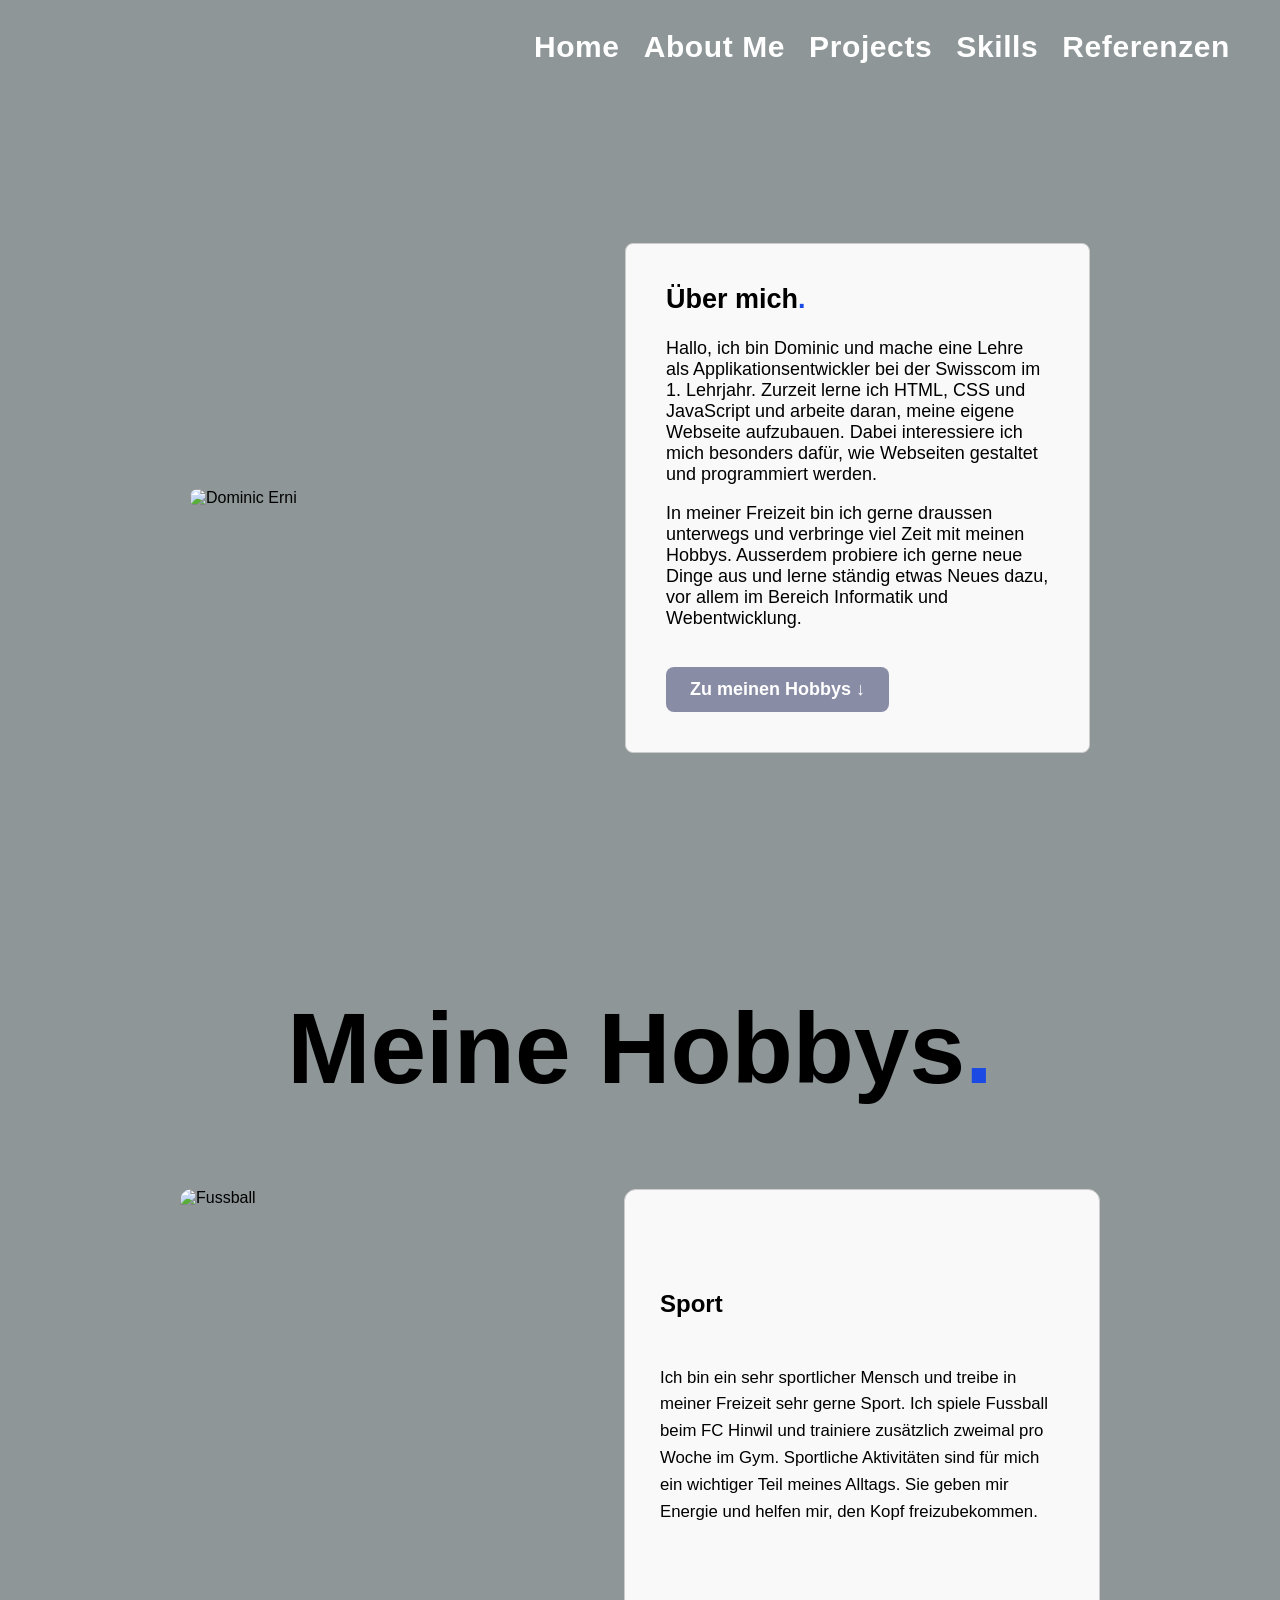
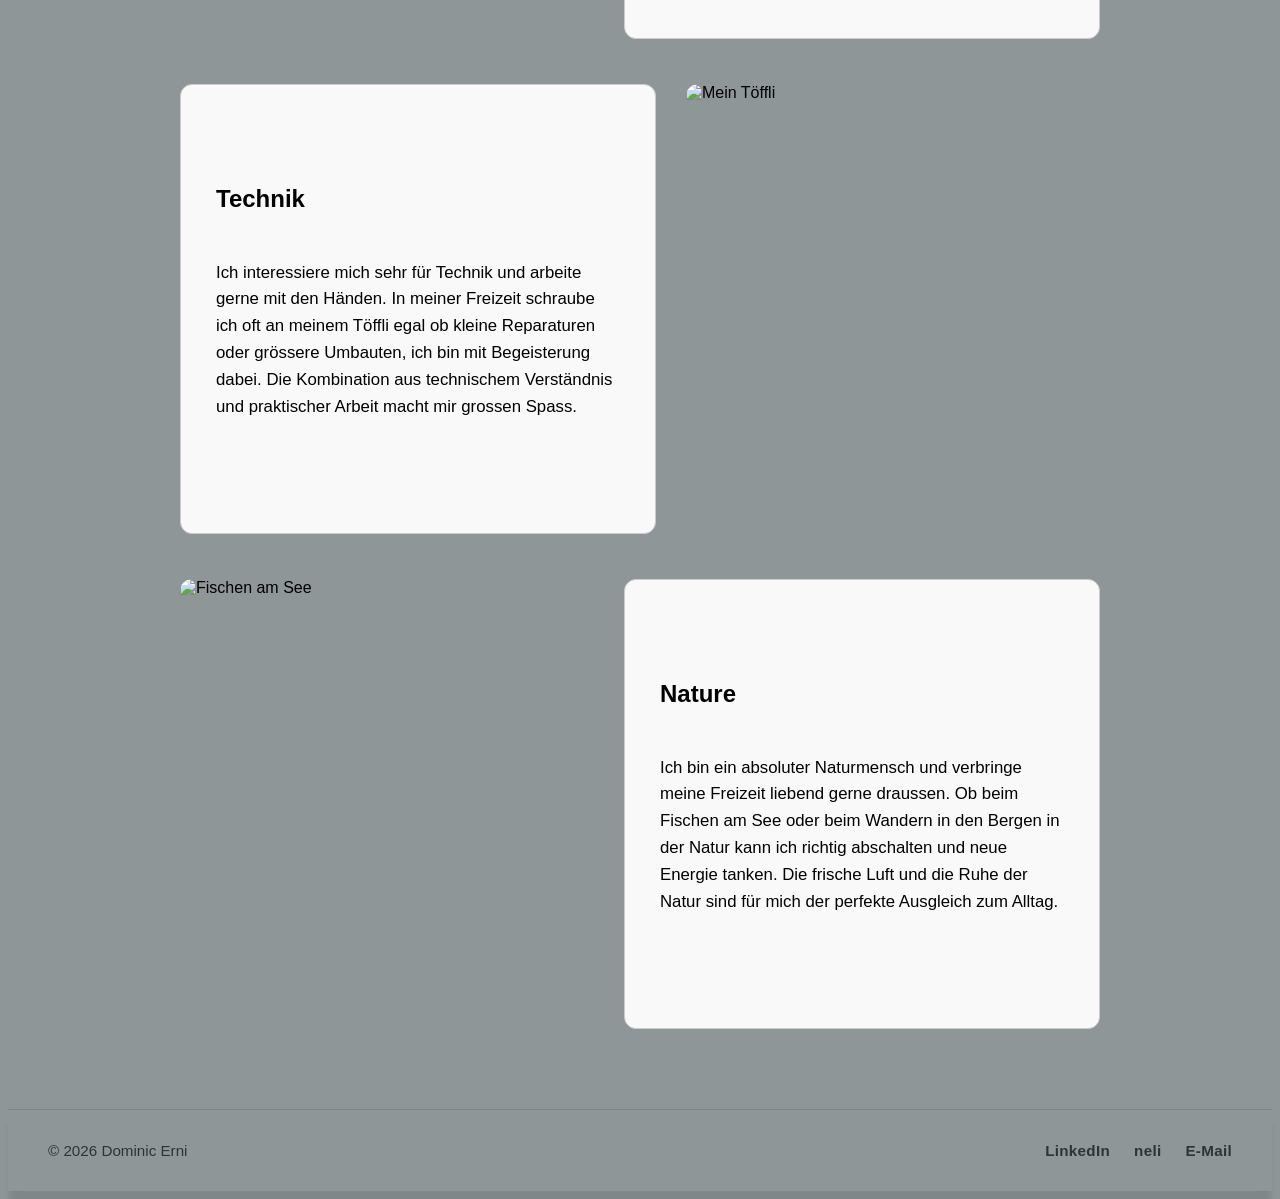
==== about.html @ 56f5185d "Add files via upload" ====
<!DOCTYPE html>
<html lang="de">

<head>
    <meta charset="UTF-8">
    <meta name="viewport" content="width=device-width, initial-scale=1.0">
    <title>Dominic-Erni</title>
    <link rel="stylesheet" href="style.css">
    <script src="script.js" defer></script>
</head>

<body id="top">
    <nav>
        <a href="index.html">Home</a>
        <a href="about.html">About Me</a>
        <a href="projects.html">Projects</a>
        <a href="skills.html">Skills</a>
         <a href="contacts.html">Referenzen</a>
    </nav>

    <section class="über-mich" id="top-page">
        <div class="content">
            <img src="bilder/dominic-hinten .png" class="profilbild" alt="Dominic Erni">

            <div class="text">
                <h2>Über mich<span class="dot">.</span></h2>

                <p>
                    Hallo, ich bin Dominic und mache eine Lehre als Applikationsentwickler
                    bei der Swisscom im 1. Lehrjahr. Zurzeit lerne ich HTML, CSS und
                    JavaScript und arbeite daran, meine eigene Webseite aufzubauen. Dabei
                    interessiere ich mich besonders dafür, wie Webseiten gestaltet und
                    programmiert werden.
                </p>

                <p>
                    In meiner Freizeit bin ich gerne draussen unterwegs und verbringe viel
                    Zeit mit meinen Hobbys. Ausserdem probiere ich gerne neue Dinge aus und
                    lerne ständig etwas Neues dazu, vor allem im Bereich Informatik und
                    Webentwicklung.
                </p>

                <a href="#hobbys" class="btn">Zu meinen Hobbys ↓</a>
            </div>
        </div>
    </section>

    <section class="Hobbys" id="hobbys">
        <h2 class="hobbiesTitle">Meine Hobbys<span class="dot">.</span></h2>

        <div class="hobby">
            <img src="bilder/bild-sport.JPG" class="hobbybild" alt="Fussball">
            <div class="hobby-text">
                <h3>Sport</h3>
                <p>
                    Ich bin ein sehr sportlicher Mensch und treibe in meiner Freizeit sehr gerne Sport. Ich spiele
                    Fussball beim FC Hinwil und trainiere zusätzlich zweimal pro Woche im Gym. Sportliche Aktivitäten
                    sind für mich ein wichtiger Teil meines Alltags. Sie geben mir Energie und helfen mir, den Kopf
                    freizubekommen.


                </p>
            </div>
        </div>

        <div class="hobby">
            <img src="bilder/Töffli-bild.jpg" class="hobbybild" alt="Mein Töffli">
            <div class="hobby-text">
                <h3>Technik</h3>
                <p>
                    Ich interessiere mich sehr für Technik und arbeite gerne mit den Händen. In meiner Freizeit schraube
                    ich oft an meinem Töffli egal ob kleine Reparaturen oder grössere Umbauten, ich bin mit
                    Begeisterung dabei. Die Kombination aus technischem Verständnis und praktischer Arbeit macht mir
                    grossen Spass.
                </p>
            </div>
        </div>

        <div class="hobby">
            <img src="bilder/Fischen.JPG" class="hobbybild" alt="Fischen am See">
            <div class="hobby-text">
                <h3>Nature</h3>
                <p>
                    Ich bin ein absoluter Naturmensch und verbringe meine Freizeit liebend gerne draussen. Ob beim
                    Fischen am See oder beim Wandern in den Bergen in der Natur kann ich richtig abschalten und neue
                    Energie tanken. Die frische Luft und die Ruhe der Natur sind für mich der perfekte Ausgleich zum
                    Alltag.
                </p>
            </div>
        </div>
    </section>
    <a href="#top" class="back-to-top" hidden>
        <svg xmlns="http://www.w3.org/2000/svg"
            height="24px"
            viewBox="0 -960 960 960"
            width="24px"
            fill="#1f1f1f">
            <path d="M240-200h120v-240h240v240h120v-360L480-740 240-560v360Zm-80 80v-480l320-240 320 240v480H520v-240h-80v240H160Zm320-350Z" />
        </svg>
    </a>


    <footer class="footer">
        <p class="footer-name">© 2026 Dominic Erni</p>

        <nav class="footer-links">
            <a href="https://www.linkedin.com/in/dominic-erni-07620142a/" target="_blank" rel="noopener">LinkedIn</a>
            <a href="https://neli.swisscom.com/profile/%5Bme%5D/detail?activeTab=info" target="_blank"
                rel="noopener">neli</a>
            <a href="mailto:Dominic.Erni@swisscom.com">E-Mail</a>
        </nav>
    </footer>
</body>

</html>
---- style.css ----
html {
    scroll-behavior: smooth;
    background-color: #8e9698;
    font-family: Arial, sans-serif;
}

img {
    max-width: 100%;
}


nav {
    position: absolute;
    top: 30px;
    right: 50px;
    z-index: 100;

    display: flex;
    align-items: center;
    gap: 24px;
}

nav a {
    position: relative;
    color: white;
    font-family: Arial, sans-serif;
    font-size: 30px;
    font-weight: 600;
    letter-spacing: 0.02em;
    text-decoration: none;
    transition: color 0.2s ease;
}

nav a::after {
    content: "";
    position: absolute;
    left: 0;
    bottom: -5px;
    width: 0;
    height: 2px;
    background-color: #1a49e4;
    border-radius: 999px;
    transition: width 0.25s ease;
}

nav a:hover {
    color: #1a49e4;
}

nav a:hover::after {
    width: 100%;
}

nav a:focus-visible {
    outline: 2px solid #1a49e4;
    outline-offset: 5px;
    border-radius: 2px;
}



h1 {
    text-align: center;
    color: transparent;

}


.hero {
    position: relative;
    height: 100vh;
    height: 100svh;
    width: 100%;
    overflow: hidden;
    display: flex;
    align-items: center;
    justify-content: center;
}

.hero::after {
    content: "";
    position: absolute;
    inset: 0;
    background: linear-gradient(to bottom,
            rgba(0, 0, 0, 0.38) 0%,
            rgba(0, 0, 0, 0.15) 50%,
            rgba(0, 0, 0, 0.55) 100%);
    z-index: 0;
}

.hero-content {
    position: relative;
    z-index: 2;
    display: grid;
    grid-template-columns: auto auto;
    grid-template-rows: auto auto;
    column-gap: 48px;
    align-items: center;
    padding: 0 24px;
}

.hero img {
    position: absolute;
    top: 0;
    left: 0;
    width: 100%;
    height: 100%;
    object-fit: cover;
    z-index: -100;
    transform: scale(1.04);
    transition: transform 10s ease;
}

.hero:hover img {
    transform: scale(1.0);
}

.hero .hero-content img {
    position: static;
    grid-column: 1;
    grid-row: 1 / 3;
    width: 260px;
    height: 260px;
    object-fit: cover;
    object-position: center bottom;
    border-radius: 50%;
    background-color: rgba(255, 255, 255, 0.12);
    backdrop-filter: blur(14px);
    -webkit-backdrop-filter: blur(14px);
    border: 2px solid rgba(255, 255, 255, 0.45);
    box-shadow: 0 8px 30px rgba(0, 0, 0, 0.45);
    transform: none;
    transition: none;
    z-index: auto;
}

.hero:hover .hero-content img {
    transform: none;
}

.hero-content h1 {
    grid-column: 2;
    grid-row: 1;
    align-self: end;
    color: #ffffff;
    font-family: Arial, sans-serif;
    font-size: 110px;
    font-weight: 800;
    margin: 0;
    letter-spacing: -0.04em;
    line-height: 1;
    text-shadow:
        0 2px 20px rgba(0, 0, 0, 0.55),
        0 0 60px rgba(0, 0, 0, 0.25);
}

.about-button {
    grid-column: 2;
    grid-row: 2;
    justify-self: center;
    align-self: start;
    display: inline-block;
    padding: 12px 28px;
    margin-top: 24px;
    background-color: rgba(0, 0, 0, 0.3);
    border: 1px solid rgba(255, 255, 255, 0.35);
    border-radius: 8px;
    color: #ffffff;
    text-decoration: none;
    font-size: 0.95rem;
    font-weight: 600;
    transition: background-color 0.25s ease;
}

.about-button:hover {
    background-color: #1a49e4;
}

@media (max-width: 1024px) and (min-width: 769px) {
    nav {
        right: 30px;
        gap: 20px;
    }

    nav a {
        font-size: 20px;
    }

    .hero-content {
        column-gap: 36px;
    }

    .hero .hero-content img {
        width: 200px;
        height: 200px;
    }

    .hero-content h1 {
        font-size: 80px;
    }
}

@media (max-width: 768px) {
    nav {
        top: 20px;
        left: 20px;
        right: 20px;
        justify-content: center;
        flex-wrap: wrap;
        gap: 14px 20px;
    }

    nav a {
        font-size: 16px;
    }

    .hero-content {
        grid-template-columns: 1fr;
        grid-template-rows: auto auto auto;
        row-gap: 20px;
        text-align: center;
    }

    .hero .hero-content img {
        grid-column: 1;
        grid-row: 1;
        justify-self: center;
        width: 160px;
        height: 160px;
    }

    .hero-content h1 {
        grid-column: 1;
        grid-row: 2;
        font-size: 62px;
    }

    .about-button {
        grid-column: 1;
        grid-row: 3;
        justify-self: center;
        margin-top: 4px;
    }
}

@media (max-width: 400px) {
    nav {
        left: 12px;
        right: 12px;
        gap: 10px 16px;
    }

    nav a {
        font-size: 13px;
    }

    .hero .hero-content img {
        width: 120px;
        height: 120px;
    }

    .hero-content h1 {
        font-size: 42px;
    }
}


.über-mich {
    display: flex;
    justify-content: center;
    align-items: center;
    min-height: 100vh;
    box-sizing: border-box;
    padding: 100px 20px 20px;
}

.profilbild {
    width: 1000px;
    max-width: 45%;
    height: auto;
    border-radius: 8px;
    transition: transform 0.4s ease;
}

.profilbild:hover {
    transform: scale(1.02);
}

.content {
    display: flex;
    align-items: center;
    gap: 30px;
    width: min(900px, 100%);
}

.text {
    flex: 1;
    min-height: 300px;
    padding: 40px;
    border: 1px solid #ccc;
    border-radius: 8px;
    background: #f9f9f9;
    font-size: large;
    width: 1000px;
    max-width: 100%;
    min-width: 0;
    box-sizing: border-box;
}

.text h2 {
    margin-top: 0;
    font-weight: 700;
} 
.back-to-top { 
    position: fixed;
    right: 24px;
    bottom: 24px;
    z-index: 1000;

    width: 50px;
    height: 50px;
    display: none;
    align-items: center;
    justify-content: center;

    background-color: transparent;
    border: 1px solid #e0e0e0;
    border-radius: 50%;

    color: #444444;
    text-decoration: none;
    font-size: 26px;
    line-height: 1;

    transition: background-color 0.25s ease,
        border-color 0.25s ease,
        color 0.25s ease,
        transform 0.25s ease;
}

.back-to-top.visible {
    display: flex; 
    align-items: center;
    justify-content: center;
}

.back-to-top:not(.visible) {
  opacity: 0;
  visibility: hidden;
  pointer-events: none;
}


@media (max-width: 760px) {
    .content {
        flex-direction: column;
    }

    .profilbild {
        width: 400px;
        max-width: 100%;
    }

    .text {
        box-sizing: border-box;
        width: 100%;
    }
}

.btn {
    display: inline-block;
    margin-top: 20px;
    padding: 12px 24px;
    background: #898ca5;
    color: #fff;
    text-decoration: none;
    border-radius: 8px;
    font-weight: 700;
    transition: background 0.2s;
}

.btn:hover {
    background-color: #1a49e4;
    border-color: #1a49e4;
    color: #ffffff;
}

.hobby {
    display: flex;
    align-items: stretch;
    min-height: 50vh;
    gap: 30px;
    max-width: 1000px;
    margin: 0 auto 45px;
    padding: 0 40px;
    box-sizing: border-box;
}

.hobbiesTitle {
    text-align: center;
    font-size: clamp(2.5rem, 9vw, 100px);
}

.hobbybild {
    width: 45%;
    object-fit: cover;
    border-radius: 12px;
    flex-shrink: 0;
    transition: transform 0.4s ease;
}

.hobbybild:hover {
    transform: scale(1.02);
}

.hobby-text {
    flex: 1;
    display: flex;
    flex-direction: column;
    justify-content: center;
    padding: 35px;
    box-sizing: border-box;
    border: 1px solid #ccc;
    border-radius: 12px;
    background: #f9f9f9;
    font-size: 1.05rem;
    line-height: 1.6;
}

.hobby-text h3 {
    margin-top: 0;
    font-size: 1.5rem;
}

.hobby:nth-of-type(even) {
    flex-direction: row-reverse;
}

@media (max-width: 760px) {

    .hobby,
    .hobby:nth-of-type(even) {
        flex-direction: column;
        min-height: auto;
        gap: 20px;
        margin-bottom: 35px;
        padding: 0 20px;
    }

    .hobbybild,
    .hobby-text {
        width: 100%;
    }

    .hobbybild {
        height: 35vh;
    }

    .hobby-text {
        padding: 25px 20px;
    }
}

.project-title h1 {
    text-align: center;
    font-family: sans-serif;
    font-size: clamp(2.2rem, 8vw, 90px);
    margin-top: clamp(60px, 12vw, 150px);
    color: #000;
}

.nex:hover {
    transform: translateY(-4px);
    box-shadow: 0 12px 28px rgba(0, 0, 0, 0.12);
}

.projects-grid {
    display: grid;
    grid-template-columns: repeat(3, 1fr);
    gap: 32px;
    padding: 60px 40px;
    max-width: 1300px;
    margin: 0 auto;
}

.nex {
    padding: 32px 0 40px;
    background-color: #ffffff;
    border-radius: 20px;
    display: flex;
    flex-direction: column;
    align-items: center;
    gap: 20px;
    border: 1px solid #eeeeee;
    transition: transform 0.25s ease, box-shadow 0.25s ease;
}

.nex:hover {
    transform: translateY(-4px);
    box-shadow: 0 12px 28px rgba(0, 0, 0, 0.12);
}

.nex img {
    width: 100px;
    height: 100px;
    object-fit: cover;
    border-radius: 16px;
}

.nex h3 {
    margin: 0;
    font-size: 1.6rem;
    font-weight: 700;
    color: #111111;
    text-align: center;
}

.nex p {
    margin: 0;
    font-size: 1.05rem;
    color: #666666;
    text-align: center;
    line-height: 1.6;
}

.tags {
    display: flex;
    flex-wrap: wrap;
    justify-content: center;
    gap: 10px;
    margin-top: 10px;
}

.tags span {
    background-color: #f5f5f5;
    color: #444444;
    font-size: 0.9rem;
    font-weight: 500;
    padding: 8px 18px;
    border-radius: 999px;
    border: 1px solid #e0e0e0;

}


@media (max-width: 768px) {
    .projects-grid {
        grid-template-columns: 1fr;
        padding: 40px 20px;
    }
}

@media (max-width: 1024px) and (min-width: 769px) {
    .projects-grid {
        grid-template-columns: repeat(2, 1fr);
        padding: 40px 30px;
    }
}

.nex-btn {
    margin-top: auto;
    padding: 10px 28px;

    background-color: #f5f5f5;
    border: 1px solid #e0e0e0;
    border-radius: 10px;

    color: #444444;
    text-decoration: none;
    font-size: 20px;
    font-weight: 500;
    line-height: 1;

    transition: background-color 0.25s ease,
        border-color 0.25s ease,
        color 0.25s ease,
        transform 0.25s ease;
}

.nex-btn:hover {
    background-color: #1a49e4;
    border-color: #1a49e4;
    color: #ffffff;
}

.projekt-detail {
    display: flex;
    align-items: center;
    gap: 55px;

    max-width: 1050px;
    margin: 0 auto 70px;
    padding: 0 40px;
    scroll-margin-top: 100px;
}

.projekt-detail img {
    width: 45%;
    aspect-ratio: 4 / 4;

    object-fit: contain;
    background-color: white;

    border: 12px solid white;
    border-radius: 24px;
    box-shadow: 0 10px 26px rgba(0, 0, 0, 0.15);

    box-sizing: border-box;
}


.detail-text {
    flex: 1;
    min-width: 0;
    padding-left: 32px;
    border-left: 3px solid #1a49e4;
}

.detail-text h2 {
    margin: 0 0 22px;
    font-size: 2rem;
    font-weight: 700;
    color: #111111;
}

.detail-text p {
    margin: 0;
    min-height: 1.6em;
    overflow-wrap: anywhere;
    font-size: 1.05rem;
    line-height: 1.7;
    color: #2e3436;
}

.detail-btn {
    display: inline-block;
    white-space: nowrap;
    margin-top: 32px;
    padding: 10px 28px;

    background-color: #f5f5f5;
    border: 1px solid #e0e0e0;
    border-radius: 10px;

    color: #444444;
    text-decoration: none;
    font-size: 20px;
    font-weight: 500;
    line-height: 1;

    transition: background-color 0.25s ease,
        border-color 0.25s ease,
        color 0.25s ease,
        transform 0.25s ease;
}

.detail-btn:hover {
    background-color: #1a49e4;
    border-color: #1a49e4;
    color: #ffffff;
    transform: translateY(-3px);
}

@media (max-width: 800px) {
    .projekt-detail {
        flex-direction: column;
        gap: 24px;
        margin-bottom: 45px;
        padding: 0 20px;
    }

    .projekt-detail img {
        width: 100%;
        aspect-ratio: auto;
        height: 45vh;
    }

    .detail-text {
        padding-left: 20px;
    }
}


.intro {
    max-width: 620px;
    margin: 0 auto;
    padding: 0 20px;
    text-align: center;
    font-size: 1.1rem;
    line-height: 1.7;
    color: #2e3436;
}

.skills-grid {
    display: grid;
    grid-template-columns: repeat(auto-fit, minmax(300px, 1fr));
    gap: 28px;
    max-width: 1300px;
    margin: 0 auto;
    padding: 60px 40px;
}

.card {
    display: flex;
    flex-direction: column;
    gap: 22px;
    padding: 30px 28px;
    background-color: #ffffff;
    border: 1px solid #eeeeee;
    border-radius: 20px;
    transition: transform 0.25s ease, box-shadow 0.25s ease;
    margin-bottom: 15vw;
}

.card:hover {
    transform: translateY(-4px);
    box-shadow: 0 12px 28px rgba(0, 0, 0, 0.12);
}

.card-head {
    padding-bottom: 18px;
    border-bottom: 1px solid #f0f0f0;
}

.card-head h3 {
    margin: 0;
    font-size: 1.35rem;
    color: #111111;
}

.list {
    display: flex;
    flex-direction: column;
    gap: 14px;
    margin: 0;
    padding: 0;
    list-style: none;
}

.list li {
    display: flex;
    justify-content: space-between;
    align-items: center;
    gap: 12px;
    color: #333333;
    font-size: 1.02rem;
}

.detail {
    flex-shrink: 0;
    padding: 5px 14px;
    border: 1px solid #e0e0e0;
    border-radius: 14px;
    background-color: #f0f0f0;
    color: #555555;
    font-size: 0.82rem;
    font-weight: 600;
}

.card--goal {
    background-color: #1a49e4;
    border-color: #1a49e4;
}

.card--goal .card-head {
    border-bottom-color: rgba(255, 255, 255, 0.25);
}

.card--goal .card-head h3 {
    color: #ffffff;
}

.goal-tag {
    align-self: flex-start;
    padding: 8px 18px;
    border: 1px solid rgba(255, 255, 255, 0.3);
    border-radius: 999px;
    background-color: rgba(255, 255, 255, 0.15);
    color: #ffffff;
}

@media (max-width: 768px) {
    .skills-grid {
        gap: 20px;
        padding: 40px 20px;
    }
}



.footer {
    margin-top: 80px;
    padding: 32px 40px;
    border-top: 1px solid rgba(0, 0, 0, 0.12);
    box-shadow: 0 15px 6px -1px rgba(0, 0, 0, 0.1);
    display: flex;
    justify-content: space-between;
    align-items: center;
    flex-wrap: wrap;
    gap: 16px;
}

.footer-name {
    margin: 0;
    font-size: 0.95rem;
    color: #2e3436;
}

.footer-links {
    position: static;
    top: auto;
    right: auto;
    display: flex;
    gap: 24px;
}

.footer-links a {
    color: #2e3436;
    text-decoration: none;
    font-size: 0.95rem;
    transition: color 0.2s ease;
}

.footer-links a:hover {
    color: #1a49e4;
}

@media (max-width: 600px) {
    .footer {
        flex-direction: column;
        justify-content: center;
        text-align: center;
        padding: 28px 20px;
    }
}

.dot {
    color: #1a49e4;
}

.ref-grid {
    display: grid;
    grid-template-columns: repeat(2, 1fr);
    gap: 40px;
    max-width: 1100px;
    margin: 0 auto;
    padding: 40px 40px 80px;
}

.ref-card {
    background-color: #ffffff;
    border: 1px solid #eeeeee;
    border-radius: 24px;
    padding: 48px 36px;

    display: flex;
    flex-direction: column;
    align-items: center;
    text-align: center;

    transition: transform 0.25s ease, box-shadow 0.25s ease;

    margin-bottom: 13vw;
}

.ref-card:hover {
    transform: translateY(-4px);
    box-shadow: 0 14px 32px rgba(0, 0, 0, 0.12);
}

.ref-foto {
    width: 160px;
    height: 160px;
    margin-bottom: 28px;

    object-fit: cover;
    border-radius: 50%;
    background-color: #f5f5f5;
}

.ref-name {
    margin: 0;
    min-height: 1.4em;
    font-size: 1.4rem;
    font-weight: 700;
    color: #111111;
}

.ref-role {
    margin: 8px 0 0;
    min-height: 1.3em;
    font-size: 1rem;
    color: #888888;
}

.ref-platform {
    margin: 26px 0 10px;
    font-size: 0.75rem;
    font-weight: 500;
    letter-spacing: 0.12em;
    color: #999999;
}

.ref-btn {
    padding: 12px 28px;

    background-color: #f5f5f5;
    border: 1px solid #e0e0e0;
    border-radius: 10px;

    color: #444444;
    text-decoration: none;
    font-size: 0.95rem;
    font-weight: 600;

    transition: background-color 0.25s ease,
        border-color 0.25s ease,
        color 0.25s ease;
}

.ref-btn:hover {
    background-color: #1a49e4;
    border-color: #1a49e4;
    color: #ffffff;
}

@media (max-width: 800px) {
    .ref-grid {
        grid-template-columns: 1fr;
        gap: 24px;
        padding: 30px 20px 60px;
    }

    .ref-card {
        padding: 36px 24px;
    }
}
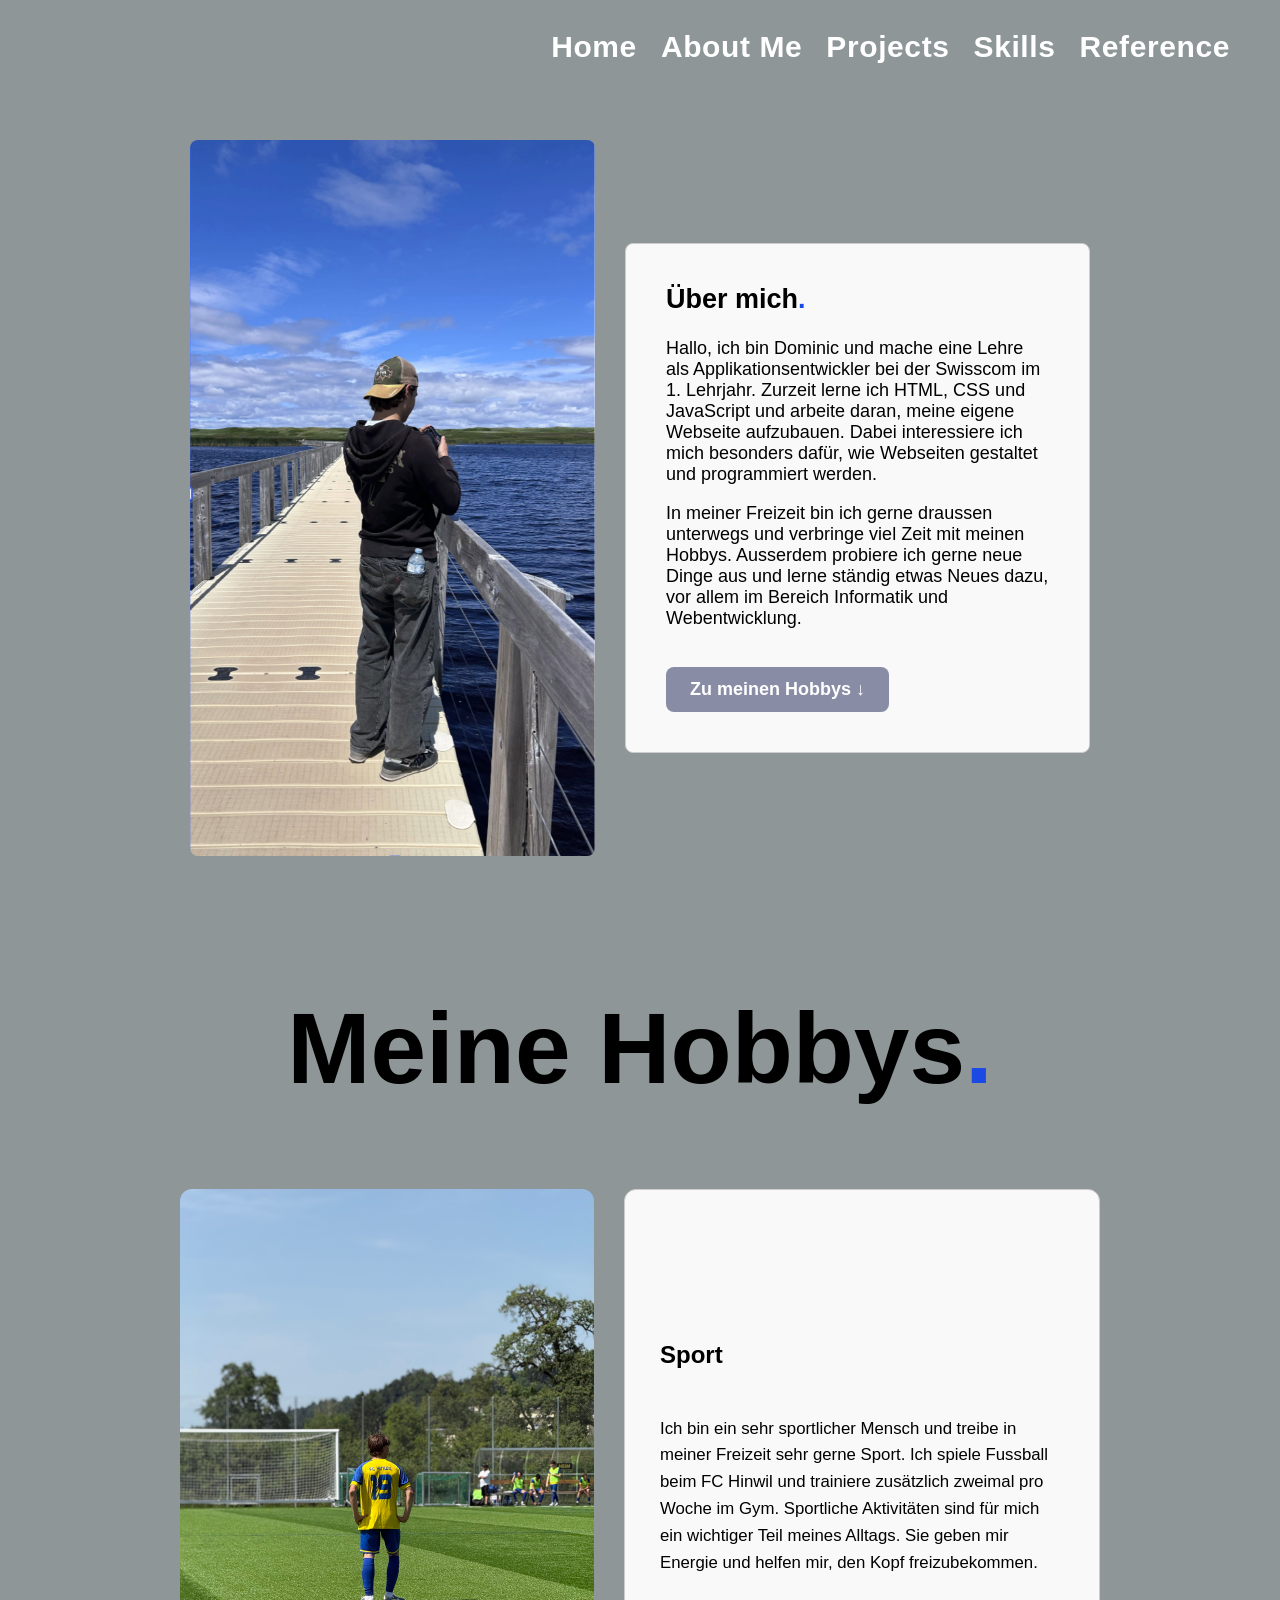
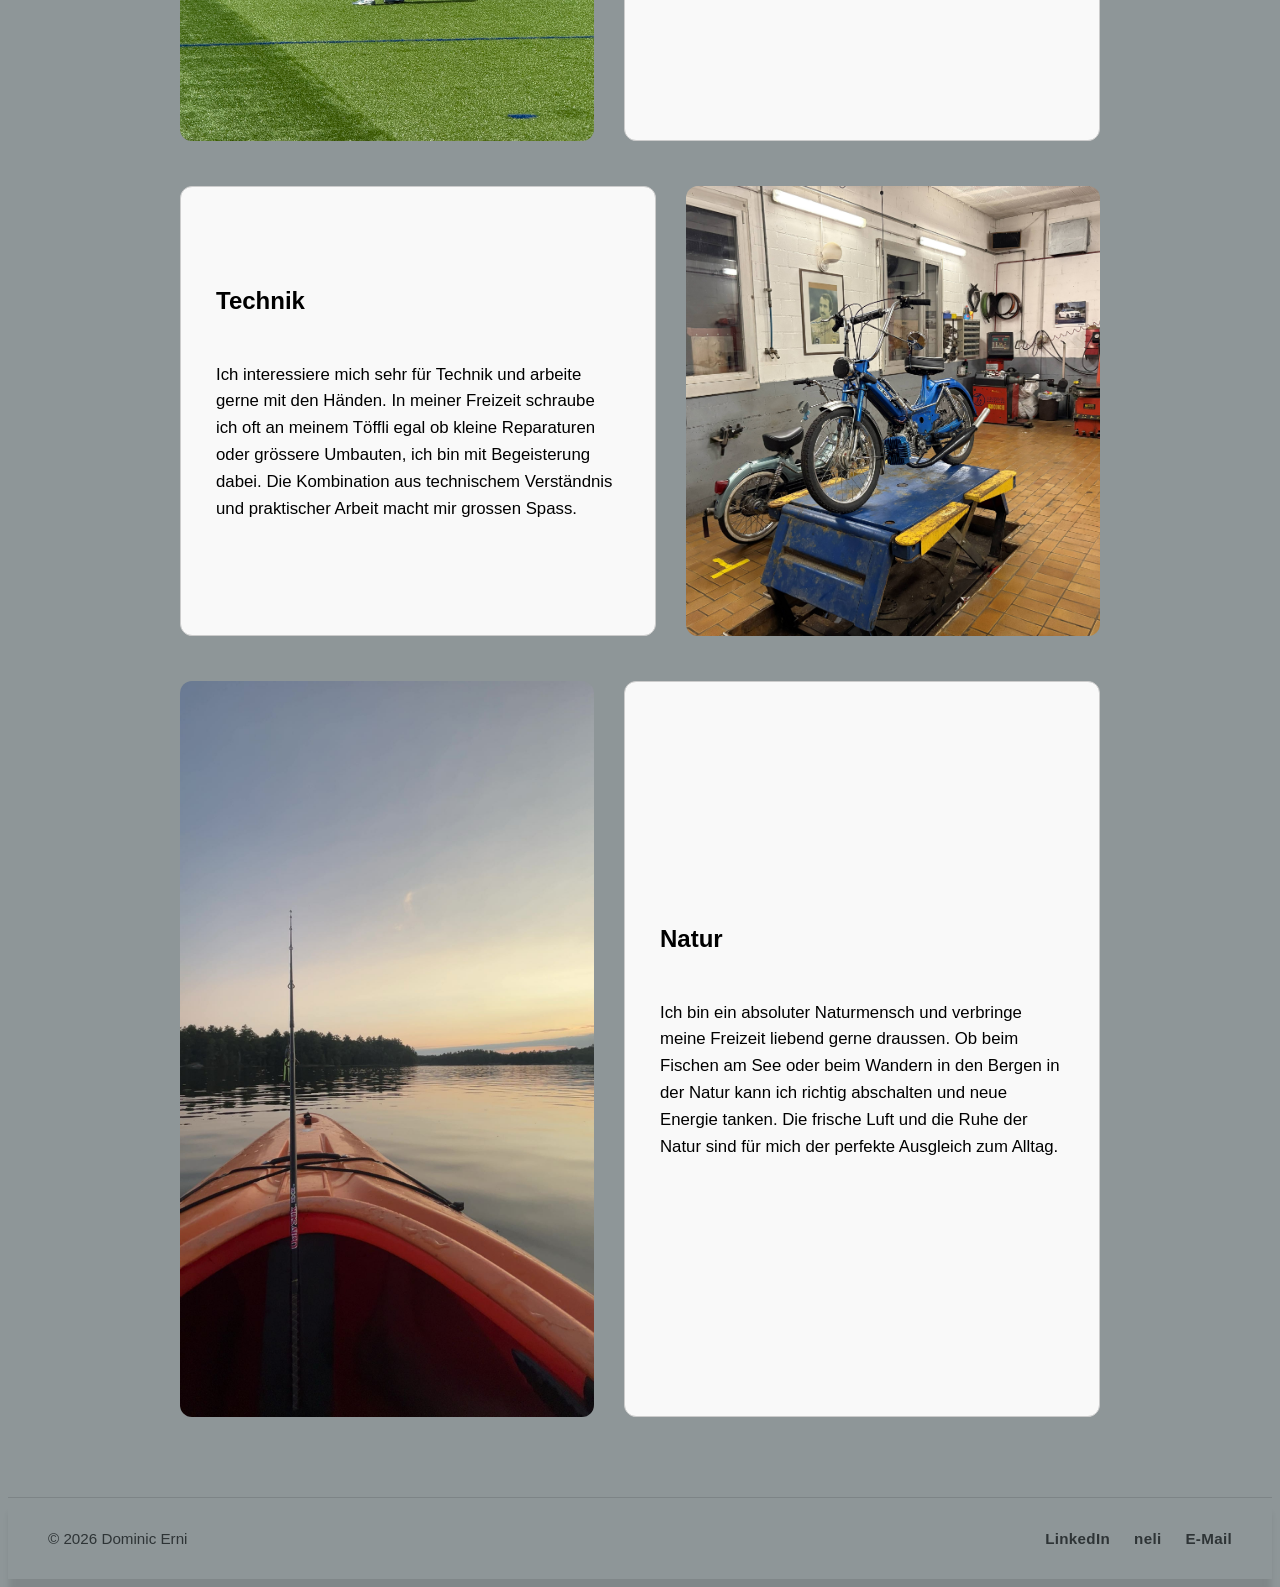
==== commit 97908fad: "Revise about.html content and structure Updated the content and structure of the about.html file, in" ====
--- a/about.html
+++ b/about.html
@@ -15,7 +15,7 @@
         <a href="about.html">About Me</a>
         <a href="projects.html">Projects</a>
         <a href="skills.html">Skills</a>
-         <a href="contacts.html">Referenzen</a>
+         <a href="contacts.html">Reference</a>
     </nav>
 
     <section class="über-mich" id="top-page">
@@ -79,7 +79,7 @@
         <div class="hobby">
             <img src="bilder/Fischen.JPG" class="hobbybild" alt="Fischen am See">
             <div class="hobby-text">
-                <h3>Nature</h3>
+                <h3>Natur</h3>
                 <p>
                     Ich bin ein absoluter Naturmensch und verbringe meine Freizeit liebend gerne draussen. Ob beim
                     Fischen am See oder beim Wandern in den Bergen in der Natur kann ich richtig abschalten und neue
@@ -112,4 +112,4 @@
     </footer>
 </body>
 
-</html>+</html>
